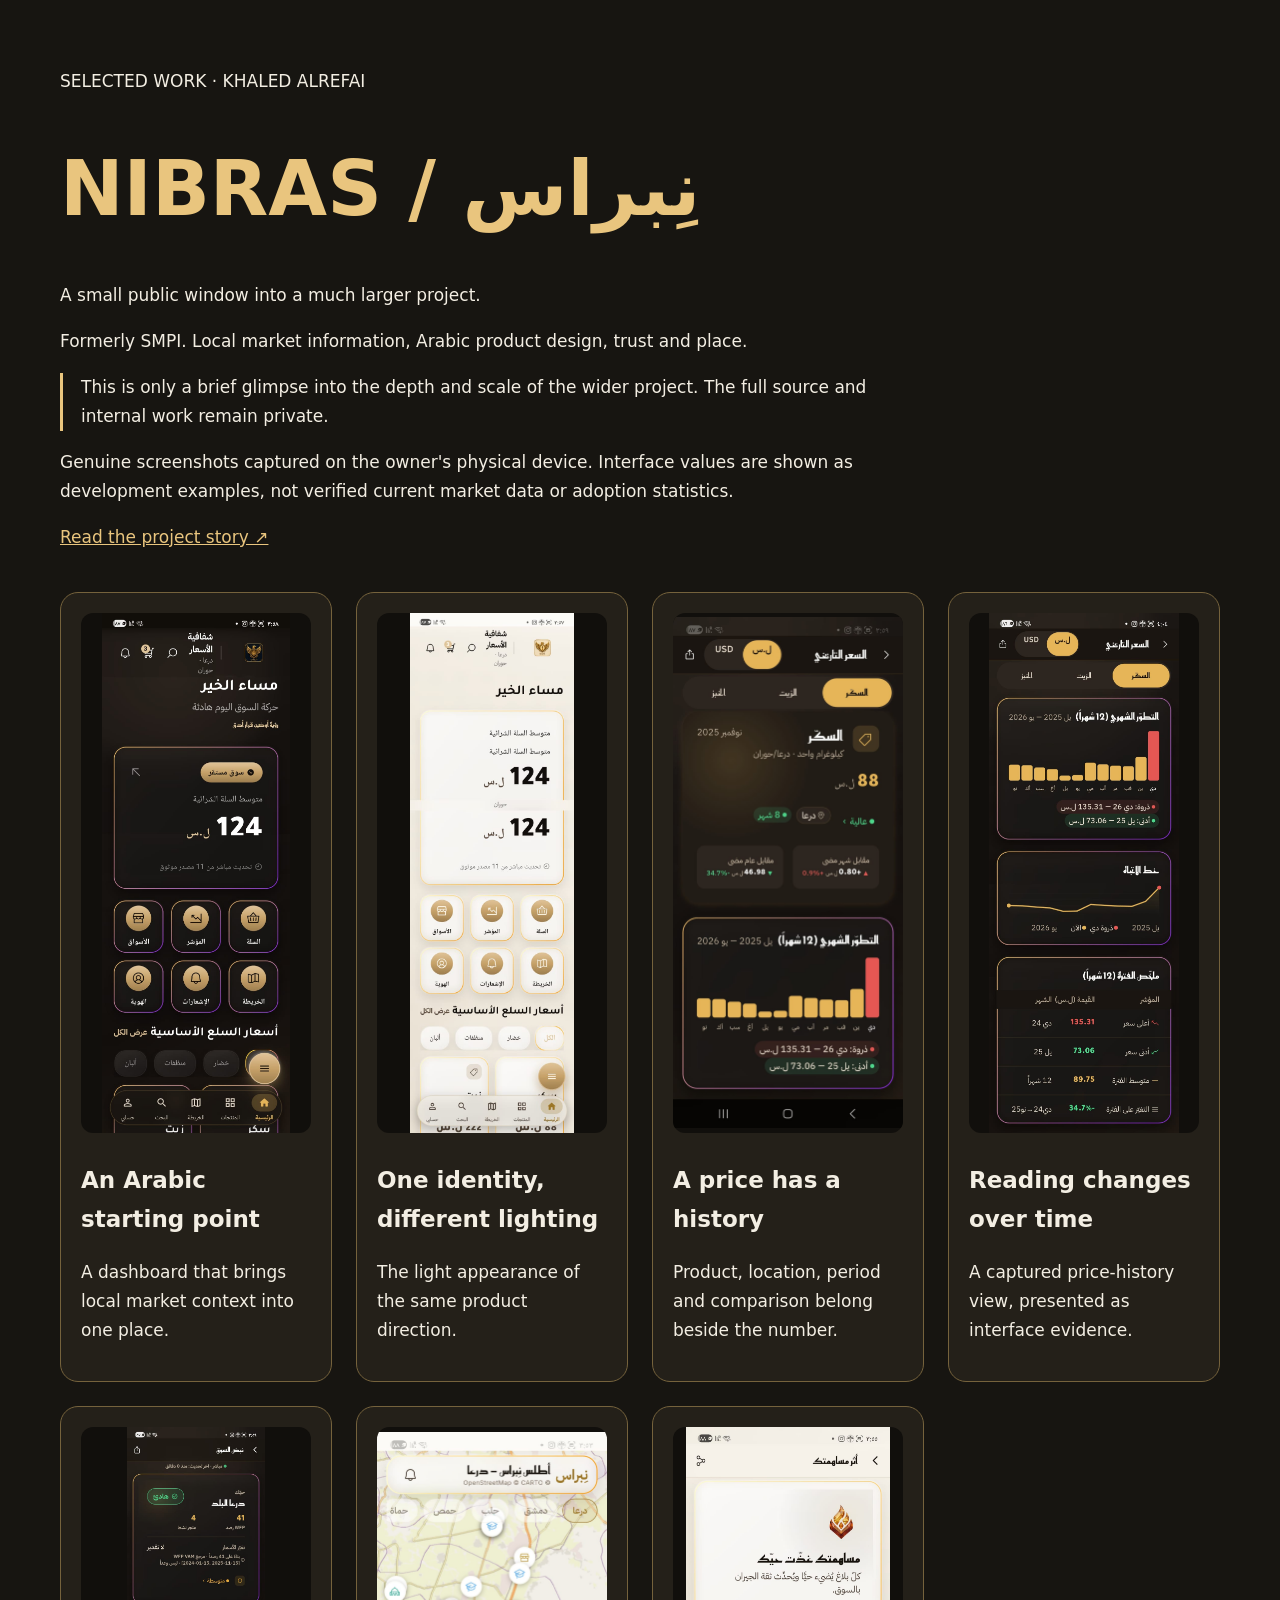
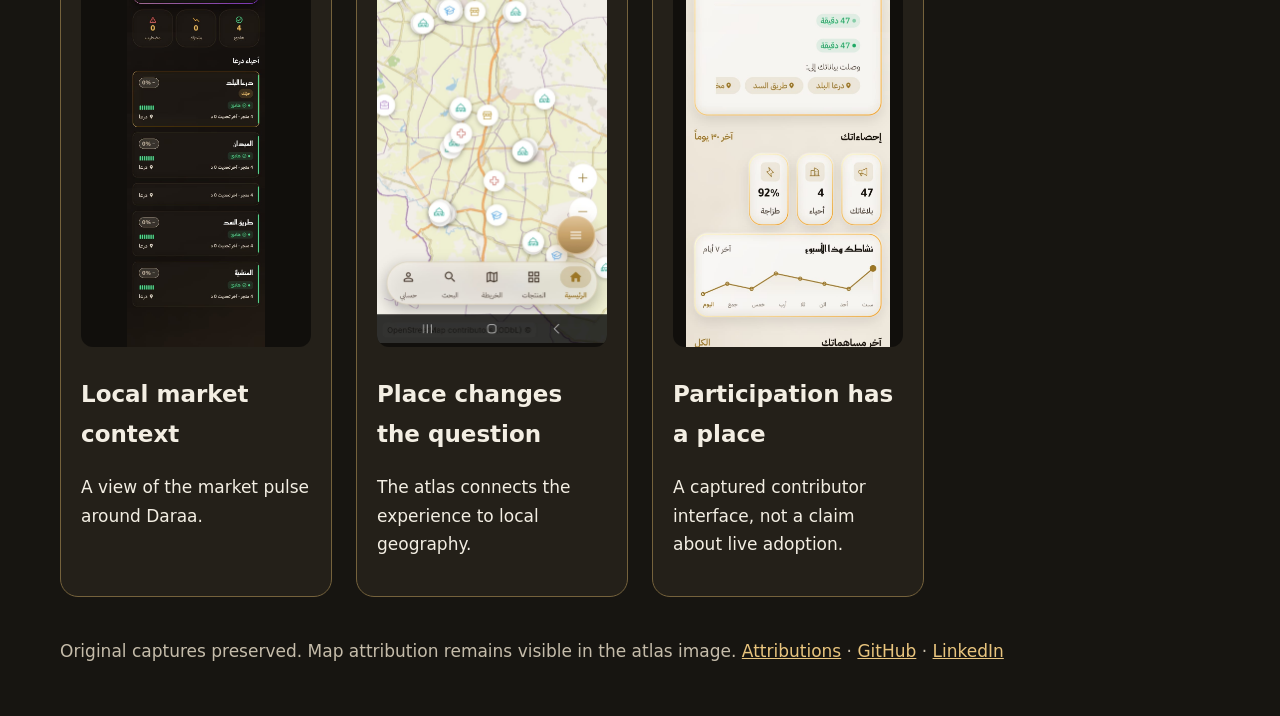
==== index.html @ 3eb5d6a5 "Share a selected public window into NIBRAS" ====
<!doctype html><html lang="en"><meta charset="utf-8"><meta name="viewport" content="width=device-width,initial-scale=1"><title>NIBRAS | Selected work</title><style>body{margin:0;background:#171511;color:#f3eee3;font:17px/1.7 system-ui}main{max-width:1160px;margin:auto;padding:50px 24px}header{max-width:820px;margin-bottom:40px}h1{font-size:clamp(40px,7vw,76px);line-height:1.1;color:#e9c57e}a{color:#e9c57e}.grid{display:grid;grid-template-columns:repeat(auto-fit,minmax(270px,1fr));gap:24px}article{background:#242019;padding:20px;border:1px solid #75623c;border-radius:18px}img{width:100%;height:520px;object-fit:contain;background:#110f0c;border-radius:12px}h2{font-size:23px}footer{margin-top:40px;color:#c5bcaa}.note{border-left:3px solid #e9c57e;padding-left:18px}</style><main><header><p>SELECTED WORK · KHALED ALREFAI</p><h1>NIBRAS / نِبراس</h1><p>A small public window into a much larger project.</p><p>Formerly SMPI. Local market information, Arabic product design, trust and place.</p><p class="note">This is only a brief glimpse into the depth and scale of the wider project. The full source and internal work remain private.</p><p>Genuine screenshots captured on the owner's physical device. Interface values are shown as development examples, not verified current market data or adoption statistics.</p><a href="README.md">Read the project story ↗</a></header><section class="grid"><article><img loading="lazy" src="assets/05_dashboard_dark.jpeg" alt="An Arabic starting point"><h2>An Arabic starting point</h2><p>A dashboard that brings local market context into one place.</p></article><article><img loading="lazy" src="assets/06_dashboard_light.jpeg" alt="One identity, different lighting"><h2>One identity, different lighting</h2><p>The light appearance of the same product direction.</p></article><article><img loading="lazy" src="assets/02_product_detail_sugar.jpeg" alt="A price has a history"><h2>A price has a history</h2><p>Product, location, period and comparison belong beside the number.</p></article><article><img loading="lazy" src="assets/01_price_history_charts.jpeg" alt="Reading changes over time"><h2>Reading changes over time</h2><p>A captured price-history view, presented as interface evidence.</p></article><article><img loading="lazy" src="assets/03_market_pulse_daraa.jpeg" alt="Local market context"><h2>Local market context</h2><p>A view of the market pulse around Daraa.</p></article><article><img loading="lazy" src="assets/10_atlas_map_daraa.jpeg" alt="Place changes the question"><h2>Place changes the question</h2><p>The atlas connects the experience to local geography.</p></article><article><img loading="lazy" src="assets/08_contributor_impact.jpeg" alt="Participation has a place"><h2>Participation has a place</h2><p>A captured contributor interface, not a claim about live adoption.</p></article></section><footer>Original captures preserved. Map attribution remains visible in the atlas image. <a href="ATTRIBUTIONS.md">Attributions</a> · <a href="https://github.com/Kaldx5">GitHub</a> · <a href="https://www.linkedin.com/in/khaled-alrefai-668079273/">LinkedIn</a></footer></main></html>
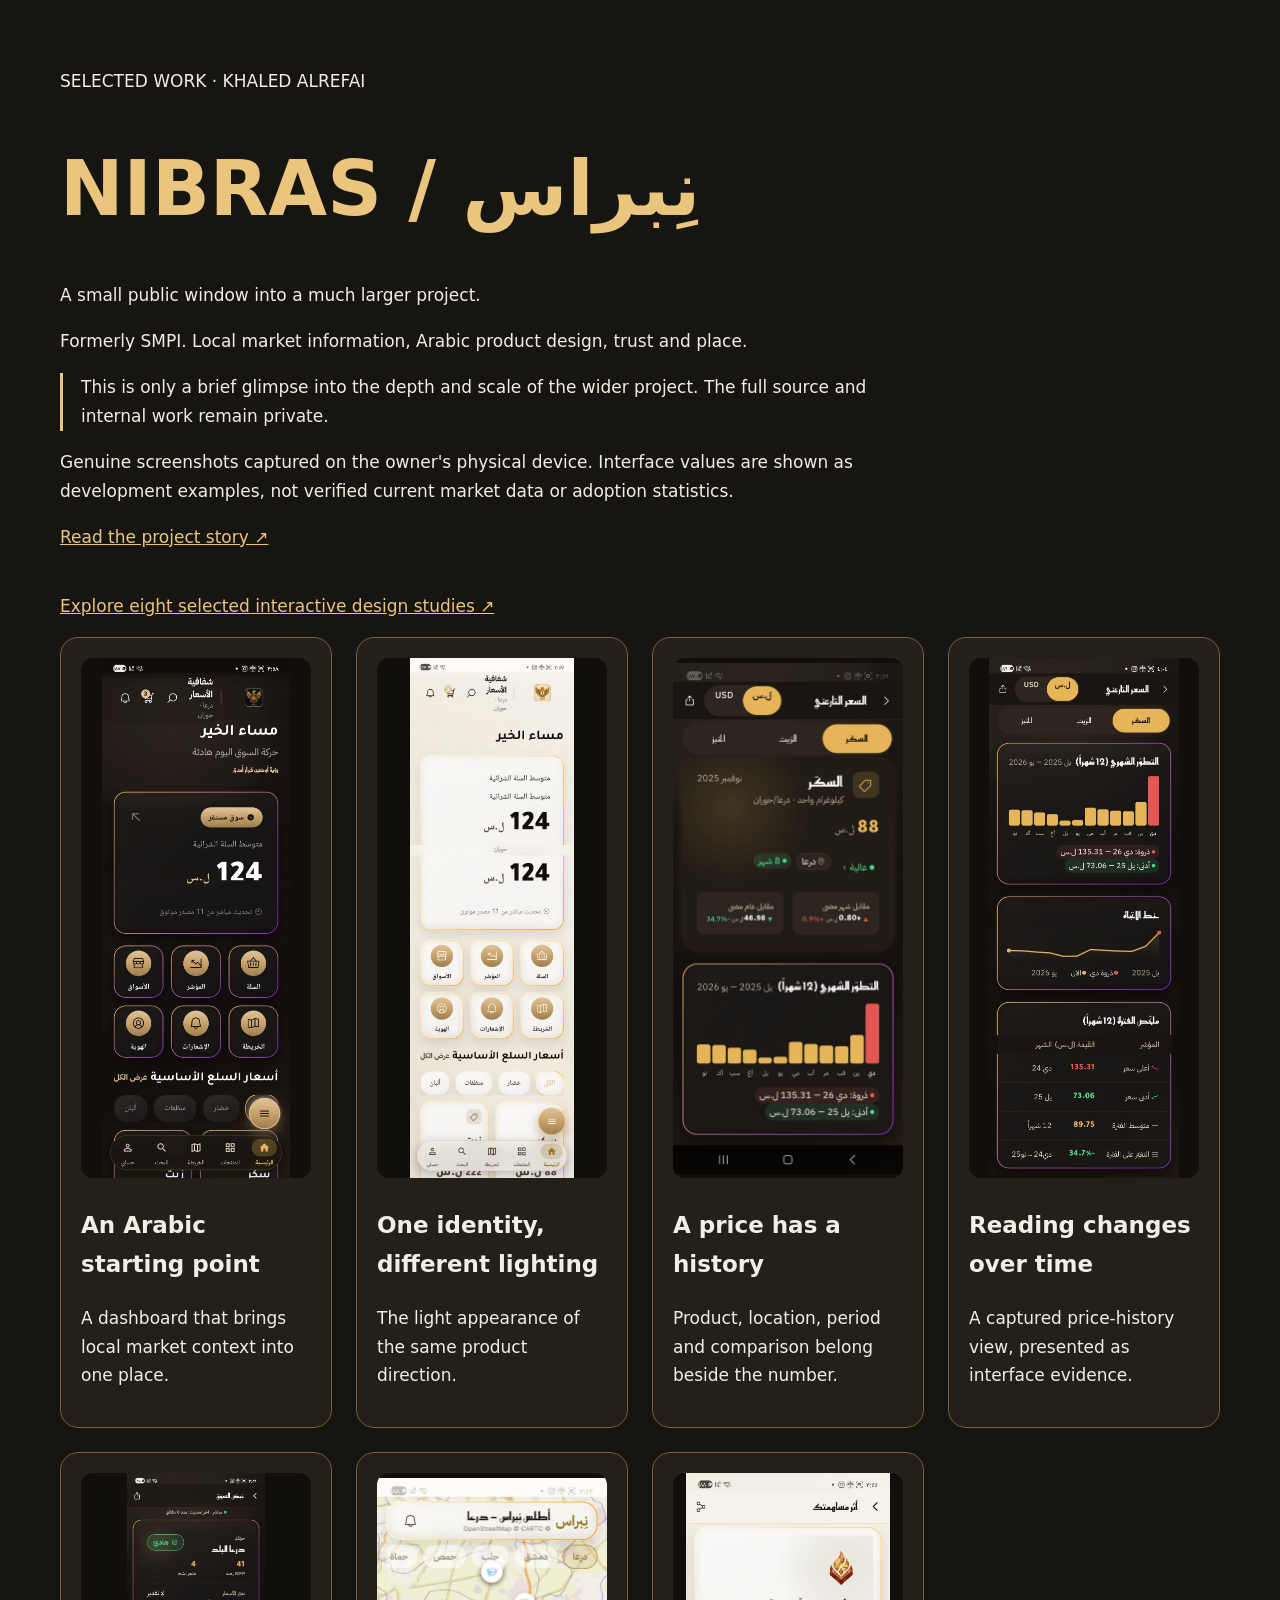
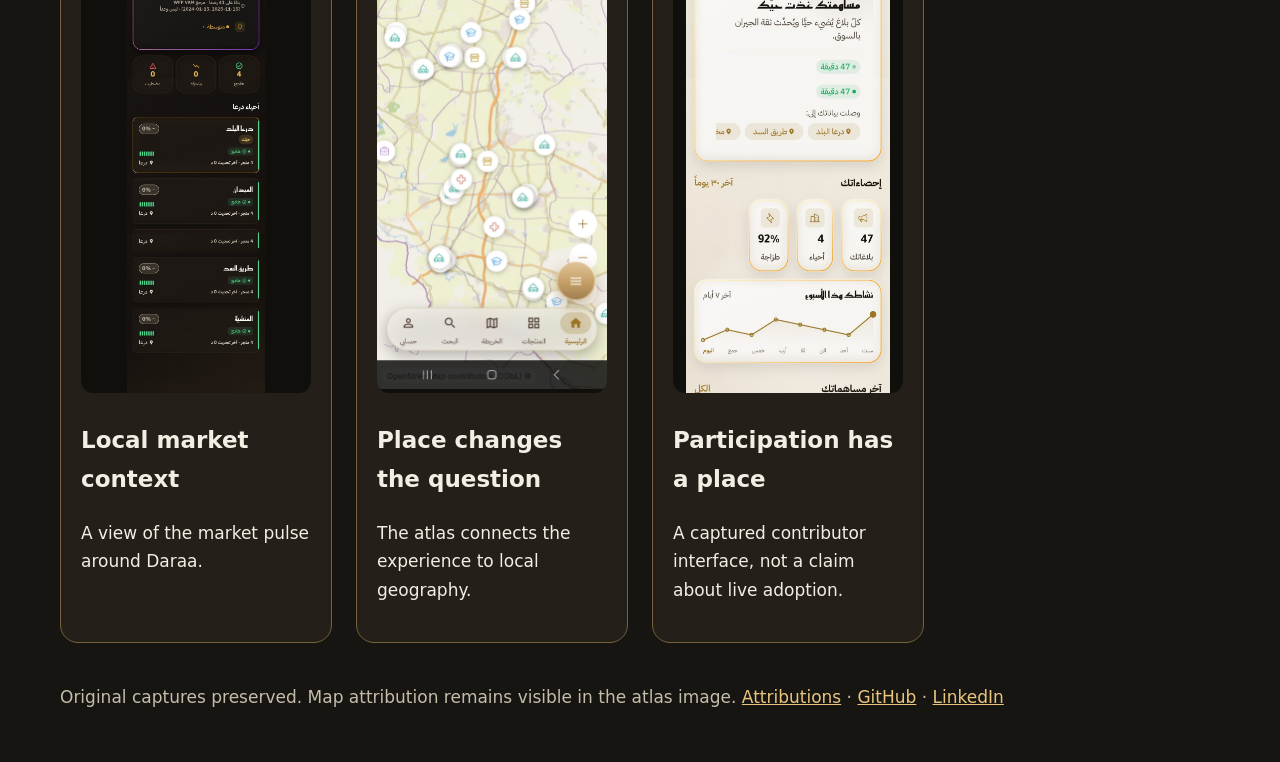
==== commit e47c6886: "Add selected HTML design gallery and inline visual previews" ====
--- a/index.html
+++ b/index.html
@@ -1 +1 @@
-<!doctype html><html lang="en"><meta charset="utf-8"><meta name="viewport" content="width=device-width,initial-scale=1"><title>NIBRAS | Selected work</title><style>body{margin:0;background:#171511;color:#f3eee3;font:17px/1.7 system-ui}main{max-width:1160px;margin:auto;padding:50px 24px}header{max-width:820px;margin-bottom:40px}h1{font-size:clamp(40px,7vw,76px);line-height:1.1;color:#e9c57e}a{color:#e9c57e}.grid{display:grid;grid-template-columns:repeat(auto-fit,minmax(270px,1fr));gap:24px}article{background:#242019;padding:20px;border:1px solid #75623c;border-radius:18px}img{width:100%;height:520px;object-fit:contain;background:#110f0c;border-radius:12px}h2{font-size:23px}footer{margin-top:40px;color:#c5bcaa}.note{border-left:3px solid #e9c57e;padding-left:18px}</style><main><header><p>SELECTED WORK · KHALED ALREFAI</p><h1>NIBRAS / نِبراس</h1><p>A small public window into a much larger project.</p><p>Formerly SMPI. Local market information, Arabic product design, trust and place.</p><p class="note">This is only a brief glimpse into the depth and scale of the wider project. The full source and internal work remain private.</p><p>Genuine screenshots captured on the owner's physical device. Interface values are shown as development examples, not verified current market data or adoption statistics.</p><a href="README.md">Read the project story ↗</a></header><section class="grid"><article><img loading="lazy" src="assets/05_dashboard_dark.jpeg" alt="An Arabic starting point"><h2>An Arabic starting point</h2><p>A dashboard that brings local market context into one place.</p></article><article><img loading="lazy" src="assets/06_dashboard_light.jpeg" alt="One identity, different lighting"><h2>One identity, different lighting</h2><p>The light appearance of the same product direction.</p></article><article><img loading="lazy" src="assets/02_product_detail_sugar.jpeg" alt="A price has a history"><h2>A price has a history</h2><p>Product, location, period and comparison belong beside the number.</p></article><article><img loading="lazy" src="assets/01_price_history_charts.jpeg" alt="Reading changes over time"><h2>Reading changes over time</h2><p>A captured price-history view, presented as interface evidence.</p></article><article><img loading="lazy" src="assets/03_market_pulse_daraa.jpeg" alt="Local market context"><h2>Local market context</h2><p>A view of the market pulse around Daraa.</p></article><article><img loading="lazy" src="assets/10_atlas_map_daraa.jpeg" alt="Place changes the question"><h2>Place changes the question</h2><p>The atlas connects the experience to local geography.</p></article><article><img loading="lazy" src="assets/08_contributor_impact.jpeg" alt="Participation has a place"><h2>Participation has a place</h2><p>A captured contributor interface, not a claim about live adoption.</p></article></section><footer>Original captures preserved. Map attribution remains visible in the atlas image. <a href="ATTRIBUTIONS.md">Attributions</a> · <a href="https://github.com/Kaldx5">GitHub</a> · <a href="https://www.linkedin.com/in/khaled-alrefai-668079273/">LinkedIn</a></footer></main></html>+<!doctype html><html lang="en"><meta charset="utf-8"><meta name="viewport" content="width=device-width,initial-scale=1"><title>NIBRAS | Selected work</title><style>body{margin:0;background:#171511;color:#f3eee3;font:17px/1.7 system-ui}main{max-width:1160px;margin:auto;padding:50px 24px}header{max-width:820px;margin-bottom:40px}h1{font-size:clamp(40px,7vw,76px);line-height:1.1;color:#e9c57e}a{color:#e9c57e}.grid{display:grid;grid-template-columns:repeat(auto-fit,minmax(270px,1fr));gap:24px}article{background:#242019;padding:20px;border:1px solid #75623c;border-radius:18px}img{width:100%;height:520px;object-fit:contain;background:#110f0c;border-radius:12px}h2{font-size:23px}footer{margin-top:40px;color:#c5bcaa}.note{border-left:3px solid #e9c57e;padding-left:18px}</style><main><header><p>SELECTED WORK · KHALED ALREFAI</p><h1>NIBRAS / نِبراس</h1><p>A small public window into a much larger project.</p><p>Formerly SMPI. Local market information, Arabic product design, trust and place.</p><p class="note">This is only a brief glimpse into the depth and scale of the wider project. The full source and internal work remain private.</p><p>Genuine screenshots captured on the owner's physical device. Interface values are shown as development examples, not verified current market data or adoption statistics.</p><a href="README.md">Read the project story ↗</a></header><p><a href="design/">Explore eight selected interactive design studies ↗</a></p><section class="grid"><article><img loading="lazy" src="assets/05_dashboard_dark.jpeg" alt="An Arabic starting point"><h2>An Arabic starting point</h2><p>A dashboard that brings local market context into one place.</p></article><article><img loading="lazy" src="assets/06_dashboard_light.jpeg" alt="One identity, different lighting"><h2>One identity, different lighting</h2><p>The light appearance of the same product direction.</p></article><article><img loading="lazy" src="assets/02_product_detail_sugar.jpeg" alt="A price has a history"><h2>A price has a history</h2><p>Product, location, period and comparison belong beside the number.</p></article><article><img loading="lazy" src="assets/01_price_history_charts.jpeg" alt="Reading changes over time"><h2>Reading changes over time</h2><p>A captured price-history view, presented as interface evidence.</p></article><article><img loading="lazy" src="assets/03_market_pulse_daraa.jpeg" alt="Local market context"><h2>Local market context</h2><p>A view of the market pulse around Daraa.</p></article><article><img loading="lazy" src="assets/10_atlas_map_daraa.jpeg" alt="Place changes the question"><h2>Place changes the question</h2><p>The atlas connects the experience to local geography.</p></article><article><img loading="lazy" src="assets/08_contributor_impact.jpeg" alt="Participation has a place"><h2>Participation has a place</h2><p>A captured contributor interface, not a claim about live adoption.</p></article></section><footer>Original captures preserved. Map attribution remains visible in the atlas image. <a href="ATTRIBUTIONS.md">Attributions</a> · <a href="https://github.com/Kaldx5">GitHub</a> · <a href="https://www.linkedin.com/in/khaled-alrefai-668079273/">LinkedIn</a></footer></main></html>
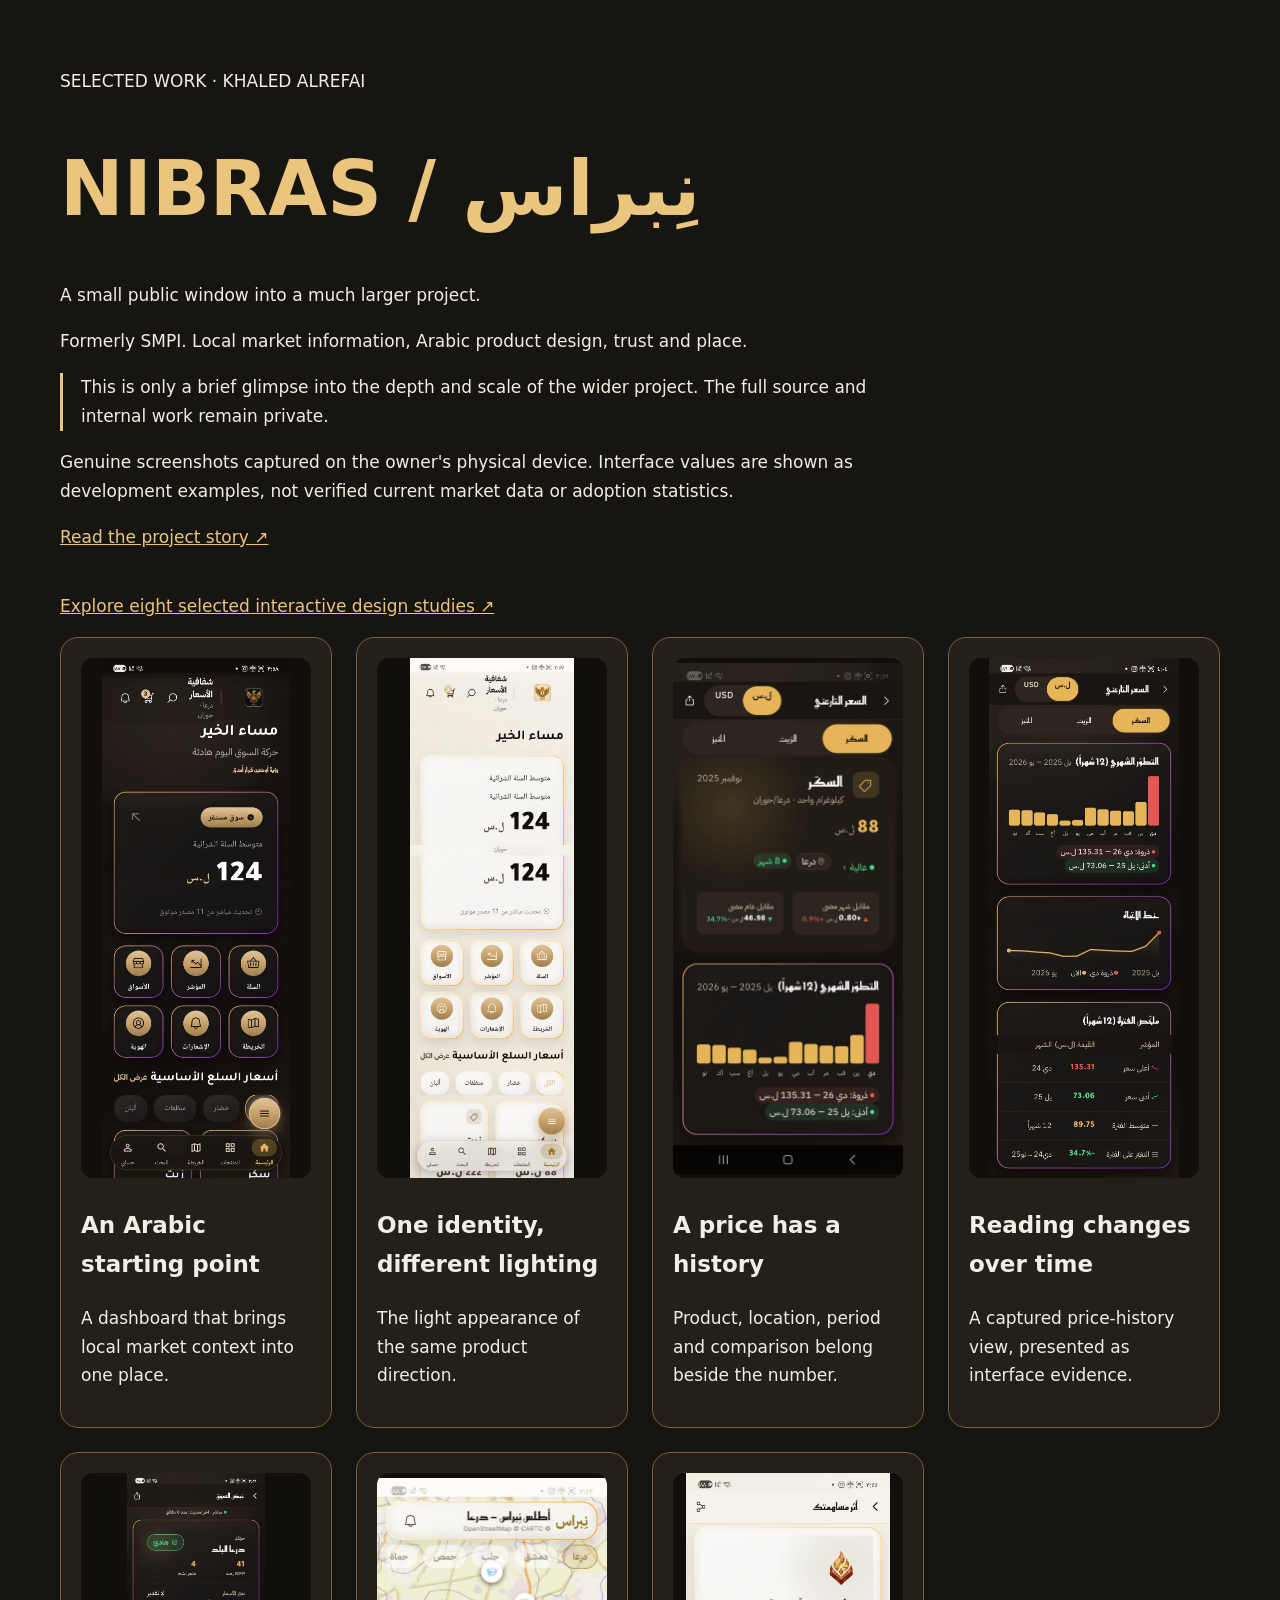
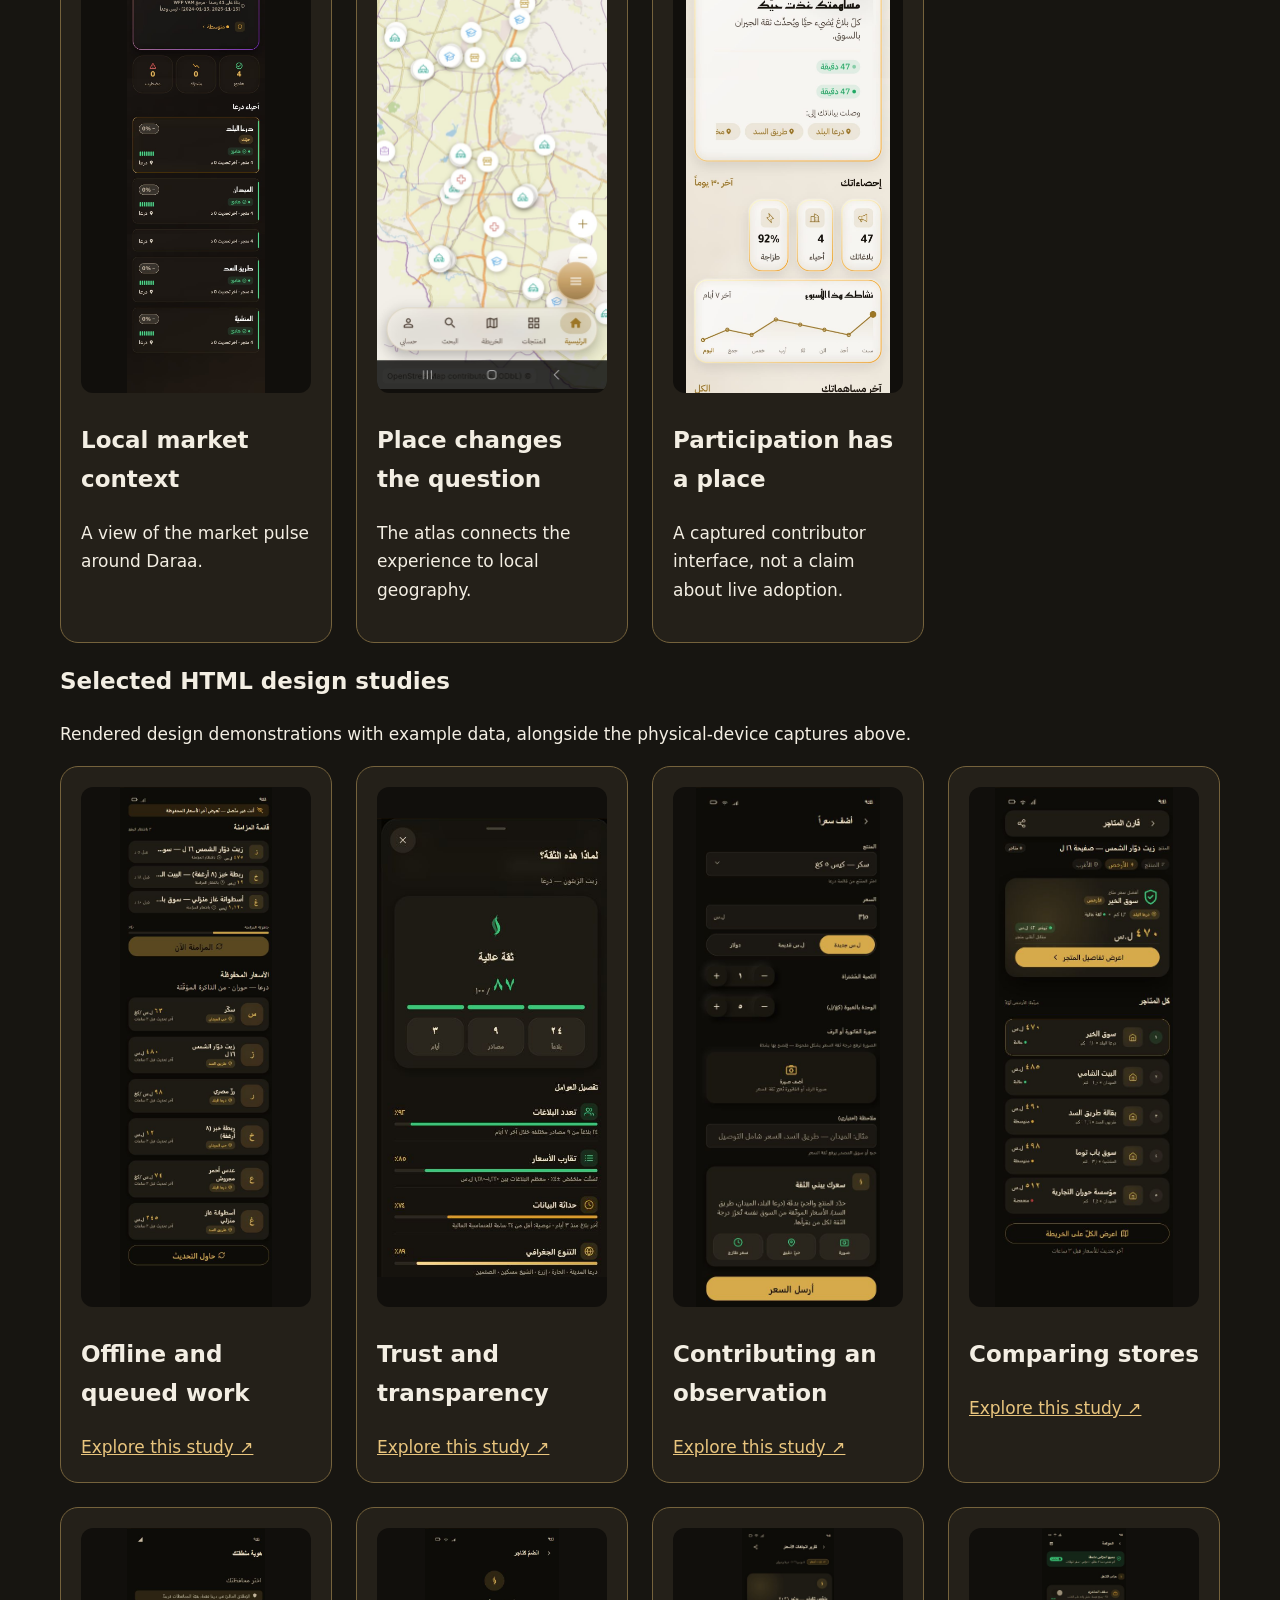
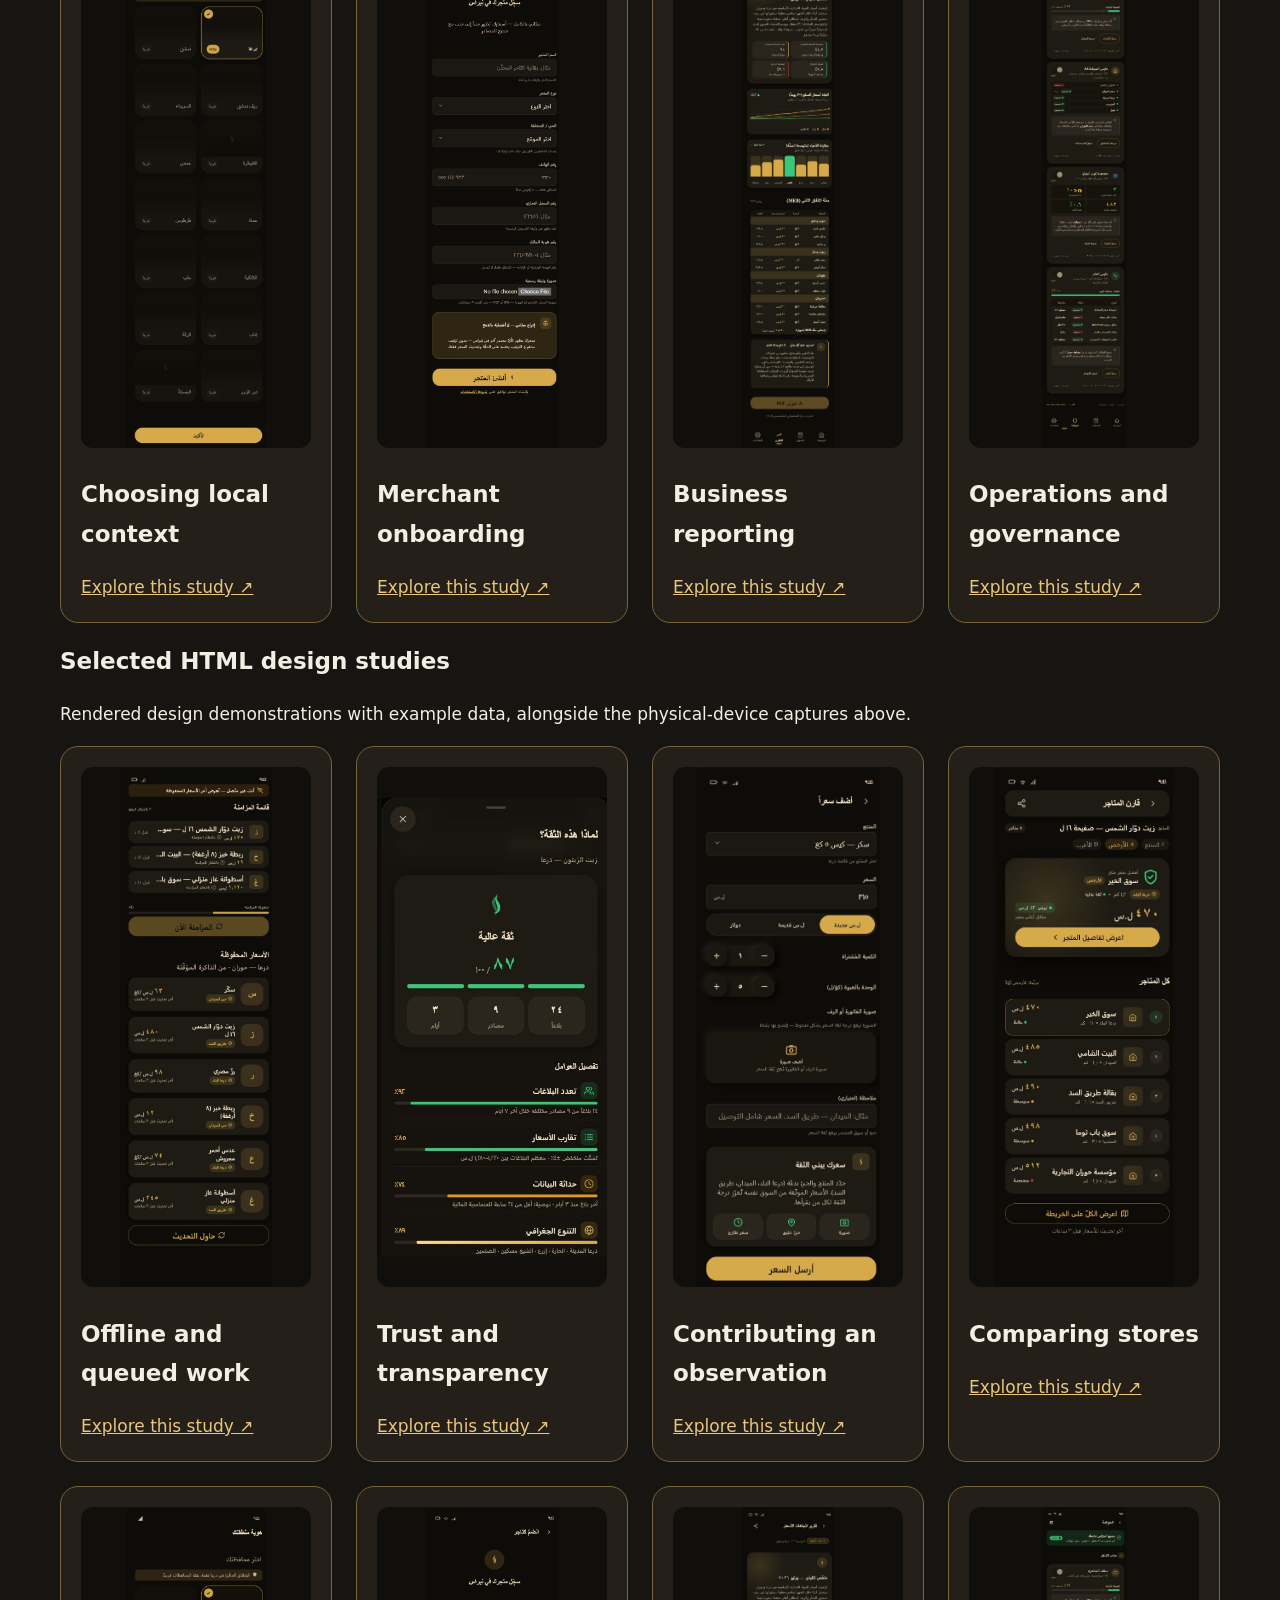
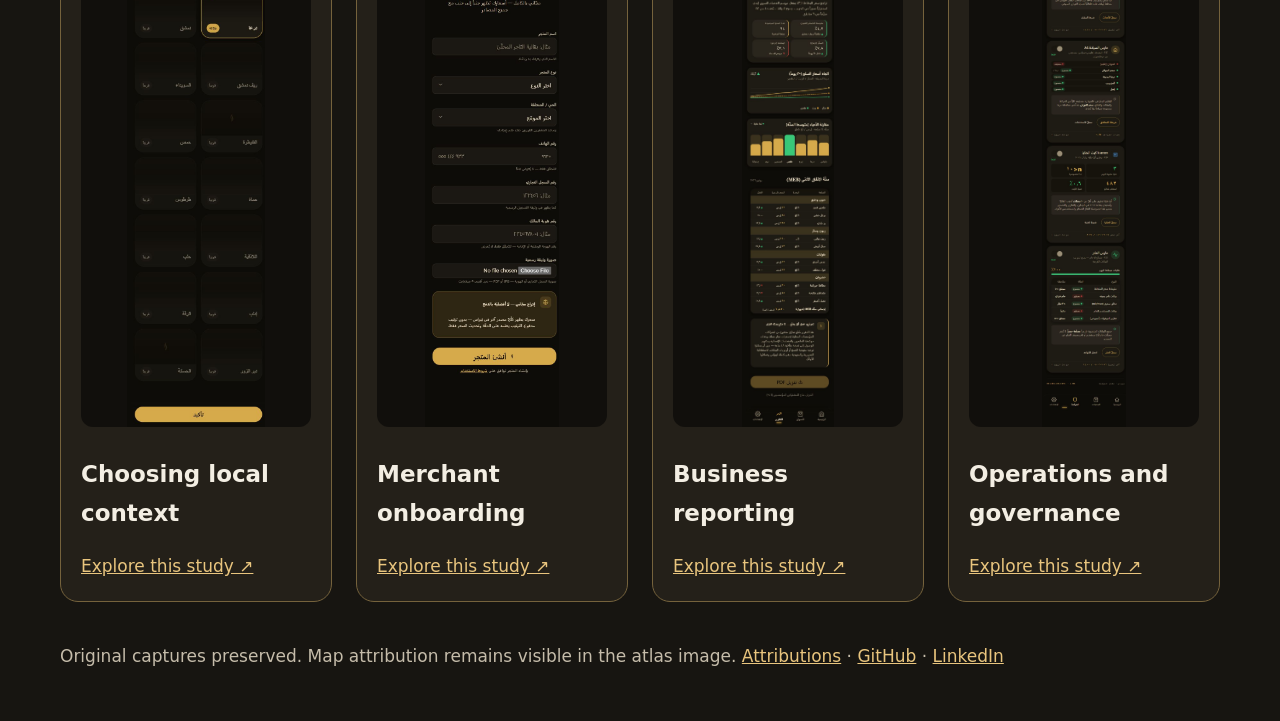
==== commit d16636eb: "Show all eight design studies inline and add public project guide" ====
--- a/index.html
+++ b/index.html
@@ -1 +1 @@
-<!doctype html><html lang="en"><meta charset="utf-8"><meta name="viewport" content="width=device-width,initial-scale=1"><title>NIBRAS | Selected work</title><style>body{margin:0;background:#171511;color:#f3eee3;font:17px/1.7 system-ui}main{max-width:1160px;margin:auto;padding:50px 24px}header{max-width:820px;margin-bottom:40px}h1{font-size:clamp(40px,7vw,76px);line-height:1.1;color:#e9c57e}a{color:#e9c57e}.grid{display:grid;grid-template-columns:repeat(auto-fit,minmax(270px,1fr));gap:24px}article{background:#242019;padding:20px;border:1px solid #75623c;border-radius:18px}img{width:100%;height:520px;object-fit:contain;background:#110f0c;border-radius:12px}h2{font-size:23px}footer{margin-top:40px;color:#c5bcaa}.note{border-left:3px solid #e9c57e;padding-left:18px}</style><main><header><p>SELECTED WORK · KHALED ALREFAI</p><h1>NIBRAS / نِبراس</h1><p>A small public window into a much larger project.</p><p>Formerly SMPI. Local market information, Arabic product design, trust and place.</p><p class="note">This is only a brief glimpse into the depth and scale of the wider project. The full source and internal work remain private.</p><p>Genuine screenshots captured on the owner's physical device. Interface values are shown as development examples, not verified current market data or adoption statistics.</p><a href="README.md">Read the project story ↗</a></header><p><a href="design/">Explore eight selected interactive design studies ↗</a></p><section class="grid"><article><img loading="lazy" src="assets/05_dashboard_dark.jpeg" alt="An Arabic starting point"><h2>An Arabic starting point</h2><p>A dashboard that brings local market context into one place.</p></article><article><img loading="lazy" src="assets/06_dashboard_light.jpeg" alt="One identity, different lighting"><h2>One identity, different lighting</h2><p>The light appearance of the same product direction.</p></article><article><img loading="lazy" src="assets/02_product_detail_sugar.jpeg" alt="A price has a history"><h2>A price has a history</h2><p>Product, location, period and comparison belong beside the number.</p></article><article><img loading="lazy" src="assets/01_price_history_charts.jpeg" alt="Reading changes over time"><h2>Reading changes over time</h2><p>A captured price-history view, presented as interface evidence.</p></article><article><img loading="lazy" src="assets/03_market_pulse_daraa.jpeg" alt="Local market context"><h2>Local market context</h2><p>A view of the market pulse around Daraa.</p></article><article><img loading="lazy" src="assets/10_atlas_map_daraa.jpeg" alt="Place changes the question"><h2>Place changes the question</h2><p>The atlas connects the experience to local geography.</p></article><article><img loading="lazy" src="assets/08_contributor_impact.jpeg" alt="Participation has a place"><h2>Participation has a place</h2><p>A captured contributor interface, not a claim about live adoption.</p></article></section><footer>Original captures preserved. Map attribution remains visible in the atlas image. <a href="ATTRIBUTIONS.md">Attributions</a> · <a href="https://github.com/Kaldx5">GitHub</a> · <a href="https://www.linkedin.com/in/khaled-alrefai-668079273/">LinkedIn</a></footer></main></html>+<!doctype html><html lang="en"><meta charset="utf-8"><meta name="viewport" content="width=device-width,initial-scale=1"><title>NIBRAS | Selected work</title><style>body{margin:0;background:#171511;color:#f3eee3;font:17px/1.7 system-ui}main{max-width:1160px;margin:auto;padding:50px 24px}header{max-width:820px;margin-bottom:40px}h1{font-size:clamp(40px,7vw,76px);line-height:1.1;color:#e9c57e}a{color:#e9c57e}.grid{display:grid;grid-template-columns:repeat(auto-fit,minmax(270px,1fr));gap:24px}article{background:#242019;padding:20px;border:1px solid #75623c;border-radius:18px}img{width:100%;height:520px;object-fit:contain;background:#110f0c;border-radius:12px}h2{font-size:23px}footer{margin-top:40px;color:#c5bcaa}.note{border-left:3px solid #e9c57e;padding-left:18px}</style><main><header><p>SELECTED WORK · KHALED ALREFAI</p><h1>NIBRAS / نِبراس</h1><p>A small public window into a much larger project.</p><p>Formerly SMPI. Local market information, Arabic product design, trust and place.</p><p class="note">This is only a brief glimpse into the depth and scale of the wider project. The full source and internal work remain private.</p><p>Genuine screenshots captured on the owner's physical device. Interface values are shown as development examples, not verified current market data or adoption statistics.</p><a href="README.md">Read the project story ↗</a></header><p><a href="design/">Explore eight selected interactive design studies ↗</a></p><section class="grid"><article><img loading="lazy" src="assets/05_dashboard_dark.jpeg" alt="An Arabic starting point"><h2>An Arabic starting point</h2><p>A dashboard that brings local market context into one place.</p></article><article><img loading="lazy" src="assets/06_dashboard_light.jpeg" alt="One identity, different lighting"><h2>One identity, different lighting</h2><p>The light appearance of the same product direction.</p></article><article><img loading="lazy" src="assets/02_product_detail_sugar.jpeg" alt="A price has a history"><h2>A price has a history</h2><p>Product, location, period and comparison belong beside the number.</p></article><article><img loading="lazy" src="assets/01_price_history_charts.jpeg" alt="Reading changes over time"><h2>Reading changes over time</h2><p>A captured price-history view, presented as interface evidence.</p></article><article><img loading="lazy" src="assets/03_market_pulse_daraa.jpeg" alt="Local market context"><h2>Local market context</h2><p>A view of the market pulse around Daraa.</p></article><article><img loading="lazy" src="assets/10_atlas_map_daraa.jpeg" alt="Place changes the question"><h2>Place changes the question</h2><p>The atlas connects the experience to local geography.</p></article><article><img loading="lazy" src="assets/08_contributor_impact.jpeg" alt="Participation has a place"><h2>Participation has a place</h2><p>A captured contributor interface, not a claim about live adoption.</p></article></section><h2>Selected HTML design studies</h2><p>Rendered design demonstrations with example data, alongside the physical-device captures above.</p><section class="grid"><article><a href="design/screens/offline.html"><img loading="lazy" src="assets/design/offline.png" alt="Offline and queued work"></a><h2>Offline and queued work</h2><a href="design/screens/offline.html">Explore this study ↗</a></article><article><a href="design/screens/trust_transparency.html"><img loading="lazy" src="assets/design/trust_transparency.png" alt="Trust and transparency"></a><h2>Trust and transparency</h2><a href="design/screens/trust_transparency.html">Explore this study ↗</a></article><article><a href="design/screens/add_price.html"><img loading="lazy" src="assets/design/add_price.png" alt="Contributing an observation"></a><h2>Contributing an observation</h2><a href="design/screens/add_price.html">Explore this study ↗</a></article><article><a href="design/screens/store_compare.html"><img loading="lazy" src="assets/design/store_compare.png" alt="Comparing stores"></a><h2>Comparing stores</h2><a href="design/screens/store_compare.html">Explore this study ↗</a></article><article><a href="design/screens/region_picker.html"><img loading="lazy" src="assets/design/region_picker.png" alt="Choosing local context"></a><h2>Choosing local context</h2><a href="design/screens/region_picker.html">Explore this study ↗</a></article><article><a href="design/screens/merchant_onboard.html"><img loading="lazy" src="assets/design/merchant_onboard.png" alt="Merchant onboarding"></a><h2>Merchant onboarding</h2><a href="design/screens/merchant_onboard.html">Explore this study ↗</a></article><article><a href="design/screens/b2b_report.html"><img loading="lazy" src="assets/design/b2b_report.png" alt="Business reporting"></a><h2>Business reporting</h2><a href="design/screens/b2b_report.html">Explore this study ↗</a></article><article><a href="design/screens/ops_governance.html"><img loading="lazy" src="assets/design/ops_governance.png" alt="Operations and governance"></a><h2>Operations and governance</h2><a href="design/screens/ops_governance.html">Explore this study ↗</a></article></section><h2>Selected HTML design studies</h2><p>Rendered design demonstrations with example data, alongside the physical-device captures above.</p><section class="grid"><article><a href="design/screens/offline.html"><img loading="lazy" src="assets/design/offline.png" alt="Offline and queued work"></a><h2>Offline and queued work</h2><a href="design/screens/offline.html">Explore this study ↗</a></article><article><a href="design/screens/trust_transparency.html"><img loading="lazy" src="assets/design/trust_transparency.png" alt="Trust and transparency"></a><h2>Trust and transparency</h2><a href="design/screens/trust_transparency.html">Explore this study ↗</a></article><article><a href="design/screens/add_price.html"><img loading="lazy" src="assets/design/add_price.png" alt="Contributing an observation"></a><h2>Contributing an observation</h2><a href="design/screens/add_price.html">Explore this study ↗</a></article><article><a href="design/screens/store_compare.html"><img loading="lazy" src="assets/design/store_compare.png" alt="Comparing stores"></a><h2>Comparing stores</h2><a href="design/screens/store_compare.html">Explore this study ↗</a></article><article><a href="design/screens/region_picker.html"><img loading="lazy" src="assets/design/region_picker.png" alt="Choosing local context"></a><h2>Choosing local context</h2><a href="design/screens/region_picker.html">Explore this study ↗</a></article><article><a href="design/screens/merchant_onboard.html"><img loading="lazy" src="assets/design/merchant_onboard.png" alt="Merchant onboarding"></a><h2>Merchant onboarding</h2><a href="design/screens/merchant_onboard.html">Explore this study ↗</a></article><article><a href="design/screens/b2b_report.html"><img loading="lazy" src="assets/design/b2b_report.png" alt="Business reporting"></a><h2>Business reporting</h2><a href="design/screens/b2b_report.html">Explore this study ↗</a></article><article><a href="design/screens/ops_governance.html"><img loading="lazy" src="assets/design/ops_governance.png" alt="Operations and governance"></a><h2>Operations and governance</h2><a href="design/screens/ops_governance.html">Explore this study ↗</a></article></section><footer>Original captures preserved. Map attribution remains visible in the atlas image. <a href="ATTRIBUTIONS.md">Attributions</a> · <a href="https://github.com/Kaldx5">GitHub</a> · <a href="https://www.linkedin.com/in/khaled-alrefai-668079273/">LinkedIn</a></footer></main></html>
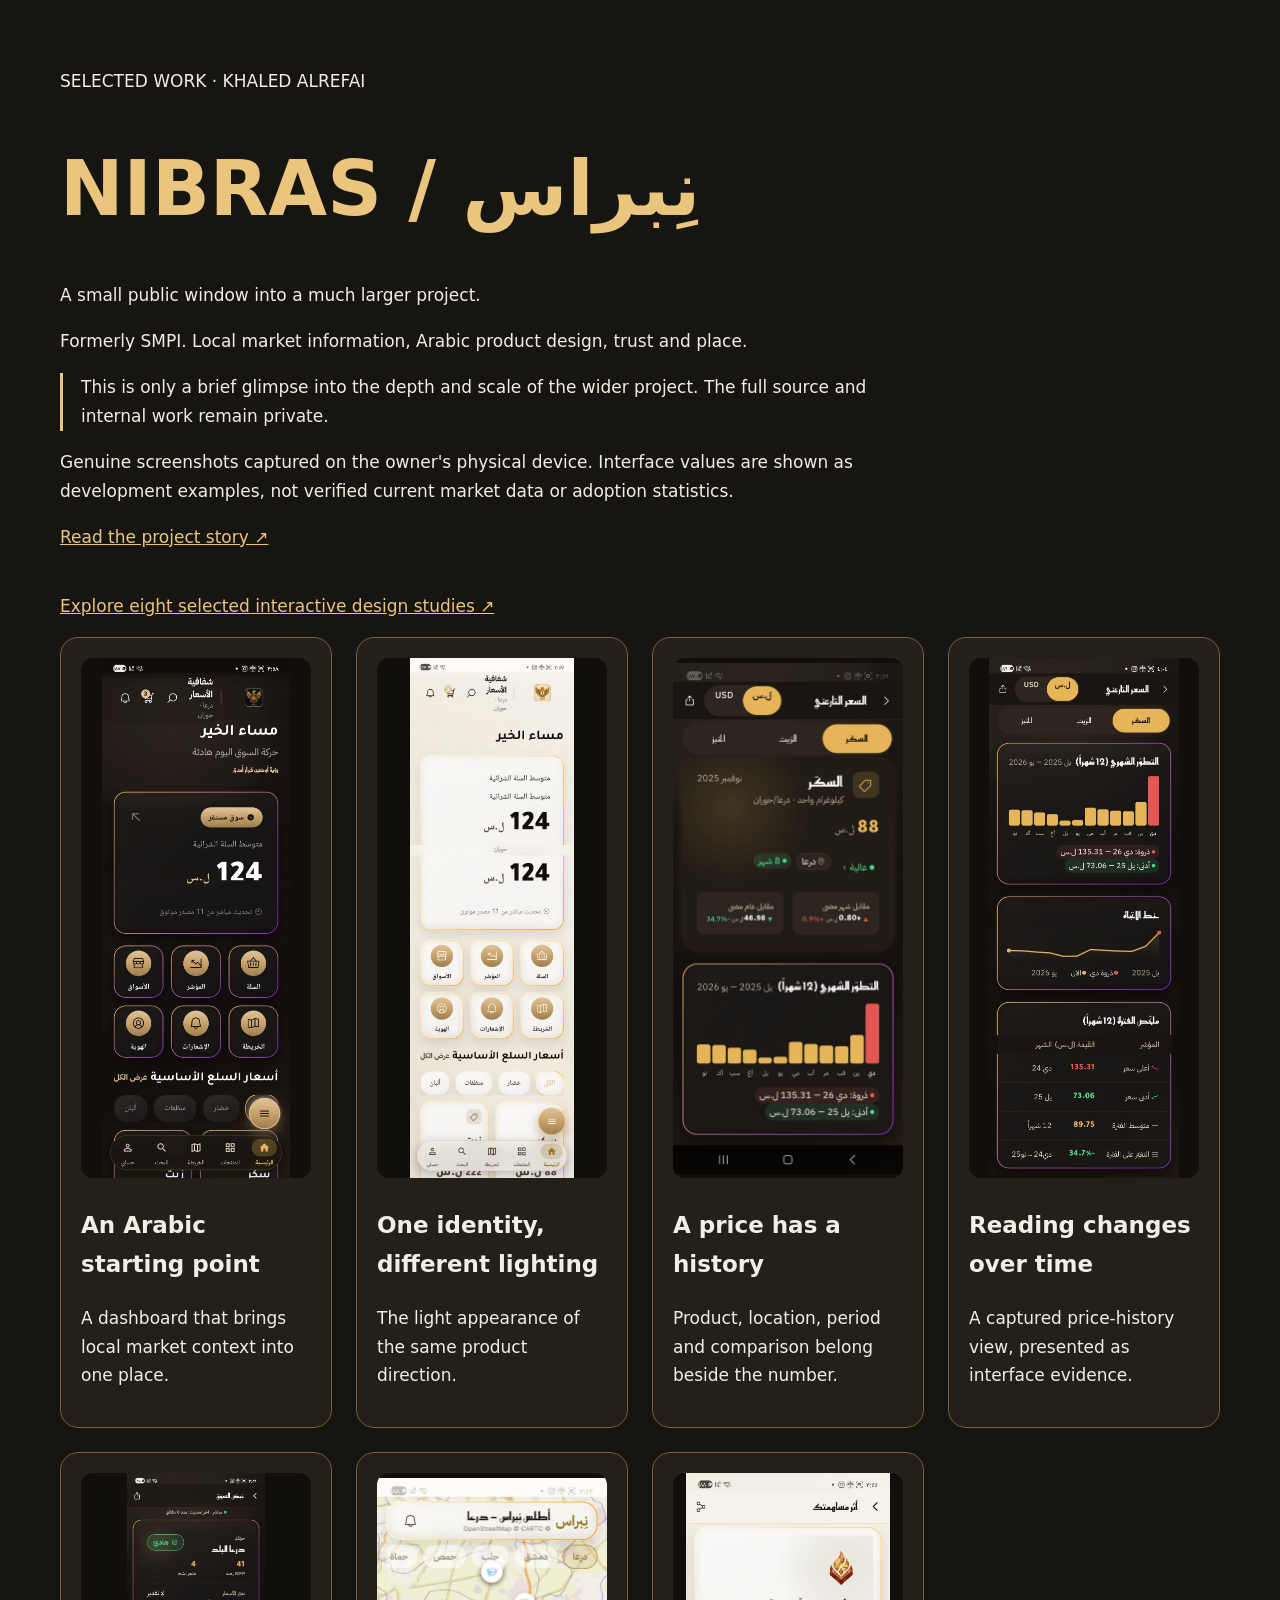
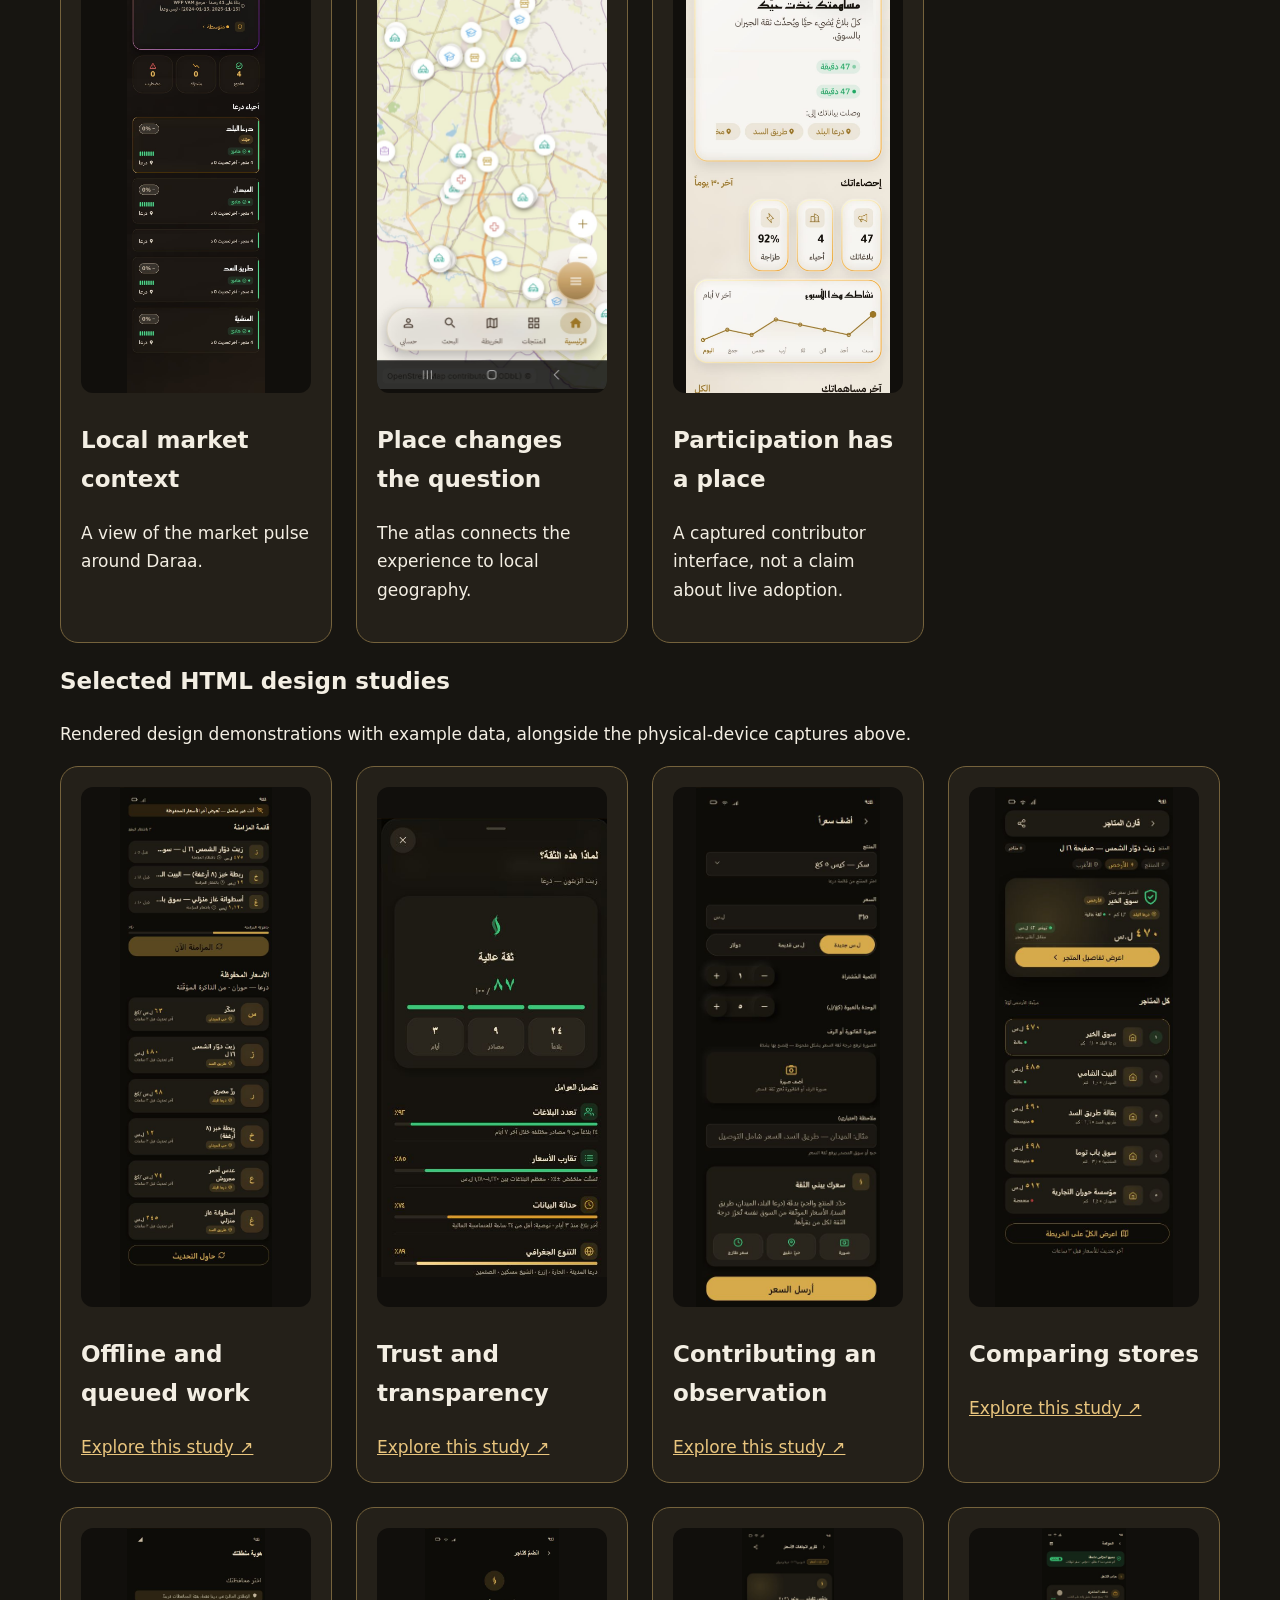
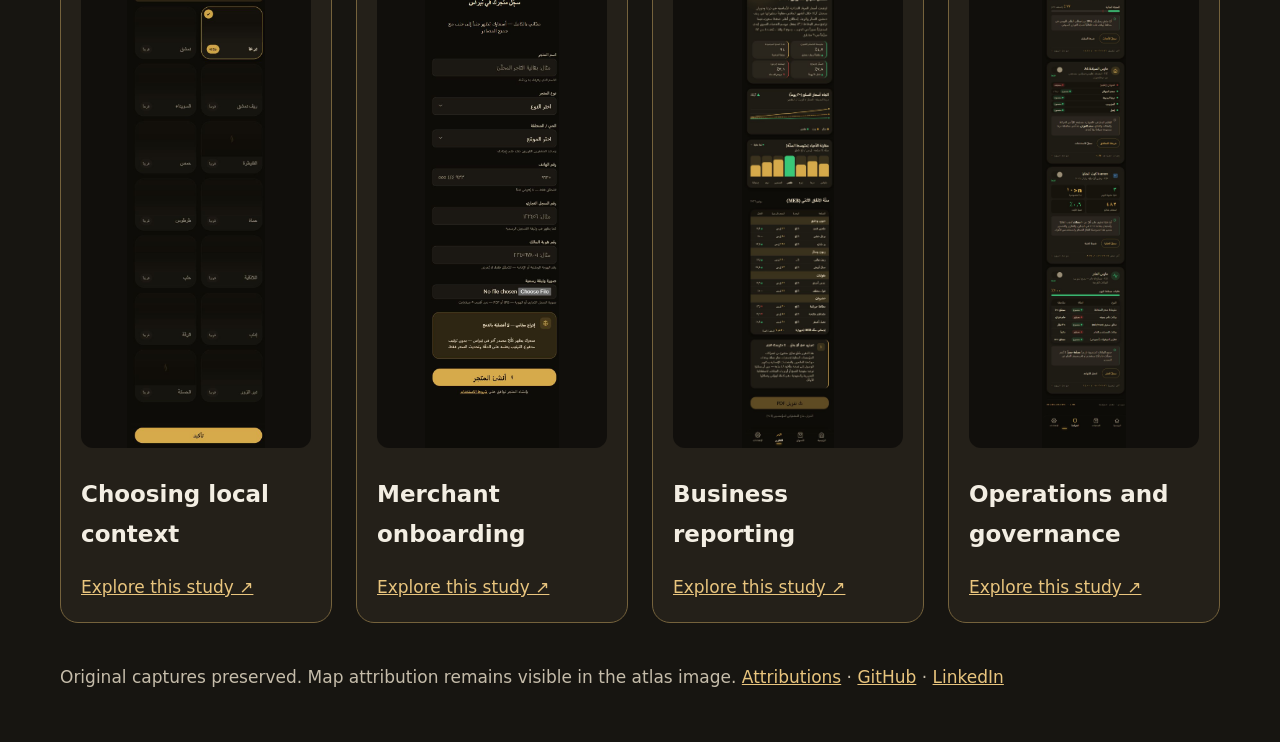
==== commit e605d940: "Preserve binary media and keep one design gallery" ====
--- a/index.html
+++ b/index.html
@@ -1 +1 @@
-<!doctype html><html lang="en"><meta charset="utf-8"><meta name="viewport" content="width=device-width,initial-scale=1"><title>NIBRAS | Selected work</title><style>body{margin:0;background:#171511;color:#f3eee3;font:17px/1.7 system-ui}main{max-width:1160px;margin:auto;padding:50px 24px}header{max-width:820px;margin-bottom:40px}h1{font-size:clamp(40px,7vw,76px);line-height:1.1;color:#e9c57e}a{color:#e9c57e}.grid{display:grid;grid-template-columns:repeat(auto-fit,minmax(270px,1fr));gap:24px}article{background:#242019;padding:20px;border:1px solid #75623c;border-radius:18px}img{width:100%;height:520px;object-fit:contain;background:#110f0c;border-radius:12px}h2{font-size:23px}footer{margin-top:40px;color:#c5bcaa}.note{border-left:3px solid #e9c57e;padding-left:18px}</style><main><header><p>SELECTED WORK · KHALED ALREFAI</p><h1>NIBRAS / نِبراس</h1><p>A small public window into a much larger project.</p><p>Formerly SMPI. Local market information, Arabic product design, trust and place.</p><p class="note">This is only a brief glimpse into the depth and scale of the wider project. The full source and internal work remain private.</p><p>Genuine screenshots captured on the owner's physical device. Interface values are shown as development examples, not verified current market data or adoption statistics.</p><a href="README.md">Read the project story ↗</a></header><p><a href="design/">Explore eight selected interactive design studies ↗</a></p><section class="grid"><article><img loading="lazy" src="assets/05_dashboard_dark.jpeg" alt="An Arabic starting point"><h2>An Arabic starting point</h2><p>A dashboard that brings local market context into one place.</p></article><article><img loading="lazy" src="assets/06_dashboard_light.jpeg" alt="One identity, different lighting"><h2>One identity, different lighting</h2><p>The light appearance of the same product direction.</p></article><article><img loading="lazy" src="assets/02_product_detail_sugar.jpeg" alt="A price has a history"><h2>A price has a history</h2><p>Product, location, period and comparison belong beside the number.</p></article><article><img loading="lazy" src="assets/01_price_history_charts.jpeg" alt="Reading changes over time"><h2>Reading changes over time</h2><p>A captured price-history view, presented as interface evidence.</p></article><article><img loading="lazy" src="assets/03_market_pulse_daraa.jpeg" alt="Local market context"><h2>Local market context</h2><p>A view of the market pulse around Daraa.</p></article><article><img loading="lazy" src="assets/10_atlas_map_daraa.jpeg" alt="Place changes the question"><h2>Place changes the question</h2><p>The atlas connects the experience to local geography.</p></article><article><img loading="lazy" src="assets/08_contributor_impact.jpeg" alt="Participation has a place"><h2>Participation has a place</h2><p>A captured contributor interface, not a claim about live adoption.</p></article></section><h2>Selected HTML design studies</h2><p>Rendered design demonstrations with example data, alongside the physical-device captures above.</p><section class="grid"><article><a href="design/screens/offline.html"><img loading="lazy" src="assets/design/offline.png" alt="Offline and queued work"></a><h2>Offline and queued work</h2><a href="design/screens/offline.html">Explore this study ↗</a></article><article><a href="design/screens/trust_transparency.html"><img loading="lazy" src="assets/design/trust_transparency.png" alt="Trust and transparency"></a><h2>Trust and transparency</h2><a href="design/screens/trust_transparency.html">Explore this study ↗</a></article><article><a href="design/screens/add_price.html"><img loading="lazy" src="assets/design/add_price.png" alt="Contributing an observation"></a><h2>Contributing an observation</h2><a href="design/screens/add_price.html">Explore this study ↗</a></article><article><a href="design/screens/store_compare.html"><img loading="lazy" src="assets/design/store_compare.png" alt="Comparing stores"></a><h2>Comparing stores</h2><a href="design/screens/store_compare.html">Explore this study ↗</a></article><article><a href="design/screens/region_picker.html"><img loading="lazy" src="assets/design/region_picker.png" alt="Choosing local context"></a><h2>Choosing local context</h2><a href="design/screens/region_picker.html">Explore this study ↗</a></article><article><a href="design/screens/merchant_onboard.html"><img loading="lazy" src="assets/design/merchant_onboard.png" alt="Merchant onboarding"></a><h2>Merchant onboarding</h2><a href="design/screens/merchant_onboard.html">Explore this study ↗</a></article><article><a href="design/screens/b2b_report.html"><img loading="lazy" src="assets/design/b2b_report.png" alt="Business reporting"></a><h2>Business reporting</h2><a href="design/screens/b2b_report.html">Explore this study ↗</a></article><article><a href="design/screens/ops_governance.html"><img loading="lazy" src="assets/design/ops_governance.png" alt="Operations and governance"></a><h2>Operations and governance</h2><a href="design/screens/ops_governance.html">Explore this study ↗</a></article></section><h2>Selected HTML design studies</h2><p>Rendered design demonstrations with example data, alongside the physical-device captures above.</p><section class="grid"><article><a href="design/screens/offline.html"><img loading="lazy" src="assets/design/offline.png" alt="Offline and queued work"></a><h2>Offline and queued work</h2><a href="design/screens/offline.html">Explore this study ↗</a></article><article><a href="design/screens/trust_transparency.html"><img loading="lazy" src="assets/design/trust_transparency.png" alt="Trust and transparency"></a><h2>Trust and transparency</h2><a href="design/screens/trust_transparency.html">Explore this study ↗</a></article><article><a href="design/screens/add_price.html"><img loading="lazy" src="assets/design/add_price.png" alt="Contributing an observation"></a><h2>Contributing an observation</h2><a href="design/screens/add_price.html">Explore this study ↗</a></article><article><a href="design/screens/store_compare.html"><img loading="lazy" src="assets/design/store_compare.png" alt="Comparing stores"></a><h2>Comparing stores</h2><a href="design/screens/store_compare.html">Explore this study ↗</a></article><article><a href="design/screens/region_picker.html"><img loading="lazy" src="assets/design/region_picker.png" alt="Choosing local context"></a><h2>Choosing local context</h2><a href="design/screens/region_picker.html">Explore this study ↗</a></article><article><a href="design/screens/merchant_onboard.html"><img loading="lazy" src="assets/design/merchant_onboard.png" alt="Merchant onboarding"></a><h2>Merchant onboarding</h2><a href="design/screens/merchant_onboard.html">Explore this study ↗</a></article><article><a href="design/screens/b2b_report.html"><img loading="lazy" src="assets/design/b2b_report.png" alt="Business reporting"></a><h2>Business reporting</h2><a href="design/screens/b2b_report.html">Explore this study ↗</a></article><article><a href="design/screens/ops_governance.html"><img loading="lazy" src="assets/design/ops_governance.png" alt="Operations and governance"></a><h2>Operations and governance</h2><a href="design/screens/ops_governance.html">Explore this study ↗</a></article></section><footer>Original captures preserved. Map attribution remains visible in the atlas image. <a href="ATTRIBUTIONS.md">Attributions</a> · <a href="https://github.com/Kaldx5">GitHub</a> · <a href="https://www.linkedin.com/in/khaled-alrefai-668079273/">LinkedIn</a></footer></main></html>+<!doctype html><html lang="en"><meta charset="utf-8"><meta name="viewport" content="width=device-width,initial-scale=1"><title>NIBRAS | Selected work</title><style>body{margin:0;background:#171511;color:#f3eee3;font:17px/1.7 system-ui}main{max-width:1160px;margin:auto;padding:50px 24px}header{max-width:820px;margin-bottom:40px}h1{font-size:clamp(40px,7vw,76px);line-height:1.1;color:#e9c57e}a{color:#e9c57e}.grid{display:grid;grid-template-columns:repeat(auto-fit,minmax(270px,1fr));gap:24px}article{background:#242019;padding:20px;border:1px solid #75623c;border-radius:18px}img{width:100%;height:520px;object-fit:contain;background:#110f0c;border-radius:12px}h2{font-size:23px}footer{margin-top:40px;color:#c5bcaa}.note{border-left:3px solid #e9c57e;padding-left:18px}</style><main><header><p>SELECTED WORK · KHALED ALREFAI</p><h1>NIBRAS / نِبراس</h1><p>A small public window into a much larger project.</p><p>Formerly SMPI. Local market information, Arabic product design, trust and place.</p><p class="note">This is only a brief glimpse into the depth and scale of the wider project. The full source and internal work remain private.</p><p>Genuine screenshots captured on the owner's physical device. Interface values are shown as development examples, not verified current market data or adoption statistics.</p><a href="README.md">Read the project story ↗</a></header><p><a href="design/">Explore eight selected interactive design studies ↗</a></p><section class="grid"><article><img loading="lazy" src="assets/05_dashboard_dark.jpeg" alt="An Arabic starting point"><h2>An Arabic starting point</h2><p>A dashboard that brings local market context into one place.</p></article><article><img loading="lazy" src="assets/06_dashboard_light.jpeg" alt="One identity, different lighting"><h2>One identity, different lighting</h2><p>The light appearance of the same product direction.</p></article><article><img loading="lazy" src="assets/02_product_detail_sugar.jpeg" alt="A price has a history"><h2>A price has a history</h2><p>Product, location, period and comparison belong beside the number.</p></article><article><img loading="lazy" src="assets/01_price_history_charts.jpeg" alt="Reading changes over time"><h2>Reading changes over time</h2><p>A captured price-history view, presented as interface evidence.</p></article><article><img loading="lazy" src="assets/03_market_pulse_daraa.jpeg" alt="Local market context"><h2>Local market context</h2><p>A view of the market pulse around Daraa.</p></article><article><img loading="lazy" src="assets/10_atlas_map_daraa.jpeg" alt="Place changes the question"><h2>Place changes the question</h2><p>The atlas connects the experience to local geography.</p></article><article><img loading="lazy" src="assets/08_contributor_impact.jpeg" alt="Participation has a place"><h2>Participation has a place</h2><p>A captured contributor interface, not a claim about live adoption.</p></article></section><h2>Selected HTML design studies</h2><p>Rendered design demonstrations with example data, alongside the physical-device captures above.</p><section class="grid"><article><a href="design/screens/offline.html"><img loading="lazy" src="assets/design/offline.png" alt="Offline and queued work"></a><h2>Offline and queued work</h2><a href="design/screens/offline.html">Explore this study ↗</a></article><article><a href="design/screens/trust_transparency.html"><img loading="lazy" src="assets/design/trust_transparency.png" alt="Trust and transparency"></a><h2>Trust and transparency</h2><a href="design/screens/trust_transparency.html">Explore this study ↗</a></article><article><a href="design/screens/add_price.html"><img loading="lazy" src="assets/design/add_price.png" alt="Contributing an observation"></a><h2>Contributing an observation</h2><a href="design/screens/add_price.html">Explore this study ↗</a></article><article><a href="design/screens/store_compare.html"><img loading="lazy" src="assets/design/store_compare.png" alt="Comparing stores"></a><h2>Comparing stores</h2><a href="design/screens/store_compare.html">Explore this study ↗</a></article><article><a href="design/screens/region_picker.html"><img loading="lazy" src="assets/design/region_picker.png" alt="Choosing local context"></a><h2>Choosing local context</h2><a href="design/screens/region_picker.html">Explore this study ↗</a></article><article><a href="design/screens/merchant_onboard.html"><img loading="lazy" src="assets/design/merchant_onboard.png" alt="Merchant onboarding"></a><h2>Merchant onboarding</h2><a href="design/screens/merchant_onboard.html">Explore this study ↗</a></article><article><a href="design/screens/b2b_report.html"><img loading="lazy" src="assets/design/b2b_report.png" alt="Business reporting"></a><h2>Business reporting</h2><a href="design/screens/b2b_report.html">Explore this study ↗</a></article><article><a href="design/screens/ops_governance.html"><img loading="lazy" src="assets/design/ops_governance.png" alt="Operations and governance"></a><h2>Operations and governance</h2><a href="design/screens/ops_governance.html">Explore this study ↗</a></article></section><footer>Original captures preserved. Map attribution remains visible in the atlas image. <a href="ATTRIBUTIONS.md">Attributions</a> · <a href="https://github.com/Kaldx5">GitHub</a> · <a href="https://www.linkedin.com/in/khaled-alrefai-668079273/">LinkedIn</a></footer></main></html>
